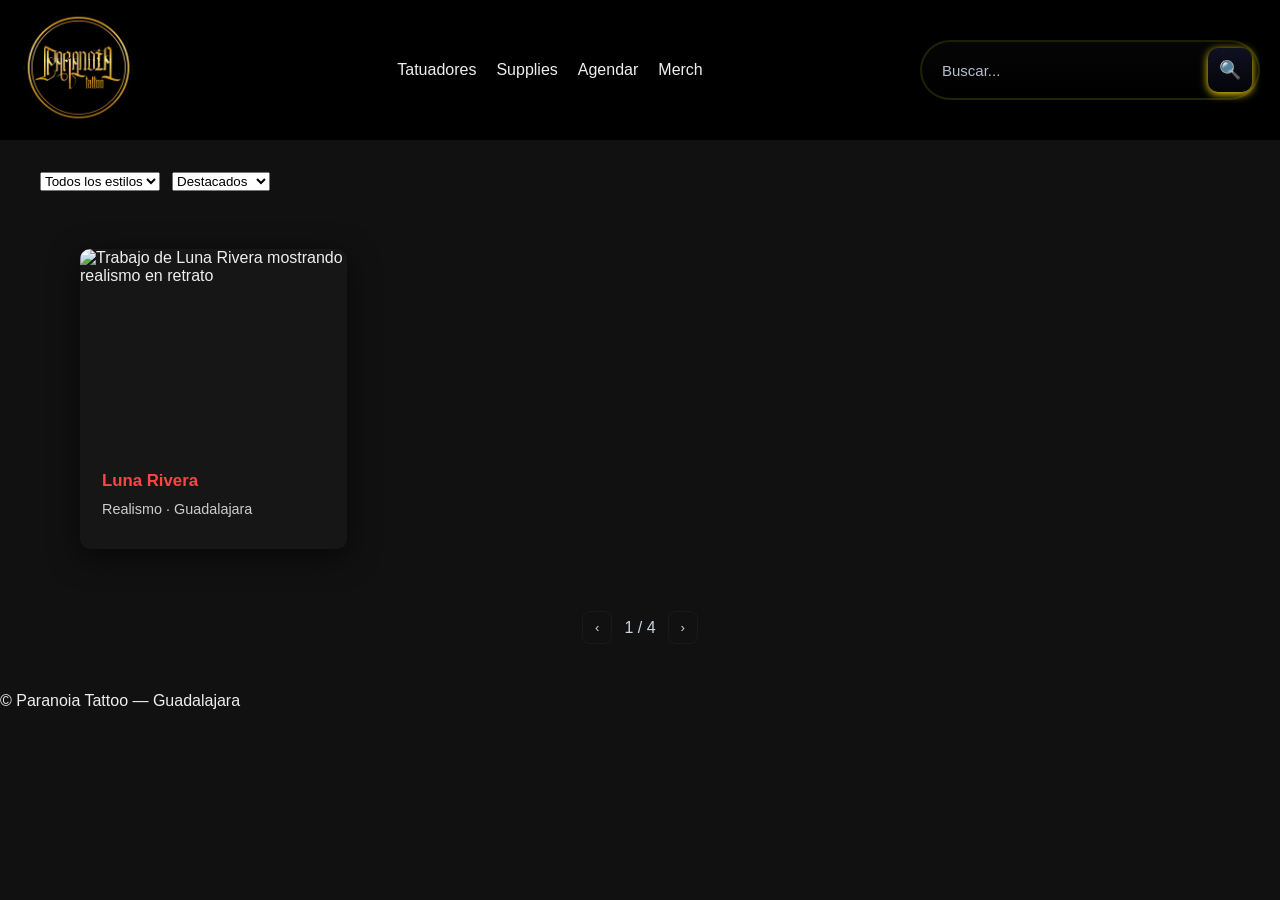
==== pages /tatuadores.html @ 796bbb31 "kok" ====
<!DOCTYPE html>
<html lang="es">
<head>
  <meta charset="utf-8">
  <meta name="viewport" content="width=device-width,initial-scale=1">
  <title>Tatuadores — Paranoia Tattoo</title>
  <link rel="stylesheet" href="../css/styles.css">
  <link rel="stylesheet" href="../css/artist.css">
</head>
<body class="dark">
<header>
  <nav class="navbar">
    <img class="logo" src="../public/img/PARANOIA.png" alt="Paranoia Logo">
    <ul class="nav-links">
      <li><a href="#tatuadores">Tatuadores</a></li>
      <li><a href="#supplies">Supplies</a></li>
      <li><a href="#citas">Agendar</a></li>
      <li><a href="#merch">Merch</a></li>
    </ul>
    <div class="search-bar">
      <input type="text" placeholder="Buscar...">
      <button>🔍</button>
    </div>
  </nav>
</header>



  <main class="artists-page">
    <section class="controls">
      <div class="filters" role="region" aria-label="Filtros de estilos">
        <label for="style-filter" class="visually-hidden">Filtrar por estilo</label>
        <select id="style-filter" aria-label="Filtrar por estilo">
          <option value="">Todos los estilos</option>
          <option value="realismo">Realismo</option>
          <option value="tradicional">Tradicional</option>
          <option value="neo-tradicional">Neo Tradicional</option>
          <option value="blackwork">Blackwork</option>
          <option value="japanese">Japanese</option>
          <option value="minimal">Minimal</option>
        </select>
      </div>

      <div class="sort" role="region" aria-label="Ordenar">
        <label for="sort-by" class="visually-hidden">Ordenar</label>
        <select id="sort-by" aria-label="Ordenar artistas">
          <option value="featured">Destacados</option>
          <option value="name-asc">Nombre A–Z</option>
          <option value="name-desc">Nombre Z–A</option>
        </select>
      </div>
    </section>

    <section id="gallery" class="gallery" aria-live="polite">
      <!-- Tarjetas generadas por JS o estáticas -->
      <!-- Ejemplo de tarjeta -->
      <article class="card" data-name="Luna Rivera" data-style="realismo" data-city="Guadalajara">
        <a class="card-link" href="tatuadores/luna-rivera.html" aria-label="Ver ficha de Luna Rivera">
          <div class="card-media">
            <img src="artists/luna-thumb.jpg" alt="Trabajo de Luna Rivera mostrando realismo en retrato">
          </div>
          <div class="card-body">
            <h3 class="card-title">Luna Rivera</h3>
            <p class="card-meta">Realismo · Guadalajara</p>
          </div>
        </a>
      </article>

      <!-- Repite tarjetas o genera con JS -->
    </section>

    <nav class="pagination" aria-label="Paginación de artistas">
      <button class="page-btn" data-page="prev" aria-label="Página anterior" disabled>‹</button>
      <div class="page-numbers" aria-hidden="true">1 / 4</div>
      <button class="page-btn" data-page="next" aria-label="Página siguiente">›</button>
    </nav>
  </main>

  <footer class="site-footer">
    <p>© Paranoia Tattoo — Guadalajara</p>
  </footer>

  <script src="../js/artist.js"></script>
</body>
</html>
---- css/styles.css ----
/* style.css */
/* Preloader */
#preloader {
  position: fixed;
  top: 0; left: 0;
  width: 100%; height: 100%;
  background: #000; /* Fondo oscuro para resaltar el logo */
  display: flex;
  flex-direction: column;
  justify-content: center;
  align-items: center;
  z-index: 9999;
  transition: opacity 1s ease;
}

.preloader-logo {
  width: 120px;
  height: auto;
  margin-bottom: 1rem;
  animation: pulse 2s infinite;
}

#preloader p {
  font-family: 'Poppins', sans-serif;
  font-size: 1rem;
  color: #d4af37; /* Dorado */
}

/* Animación de pulso */
@keyframes pulse {
  0% { transform: scale(1); opacity: 1; }
  50% { transform: scale(1.1); opacity: 0.8; }
  100% { transform: scale(1); opacity: 1; }
}







body {
  margin: 0;
  font-family: 'Arial', sans-serif;
  background: #111;
  color: #eee;
}

.navbar {
  display: flex;
  justify-content: space-between;
  align-items: center;
  background: #000;
  padding: 10px 20px;
}

.nav-links {
  list-style: none;
  display: flex;
  gap: 20px;
}

.nav-links a {
  color: #eee;
  text-decoration: none;
  transition: color 0.3s;
}

.nav-links a:hover {
  color: #ff4444;
}

.search-bar {
  display: flex;
  gap: 5px;
}

.hero {
  position: relative;
  height: 70vh;
  overflow: hidden;
}

.hero-video {
  width: 100%;
  height: 100%;
  object-fit: cover;
}

.hero-overlay {
  position: absolute;
  top: 0;
  left: 0;
  width: 100%;
  height: 100%;
  background: rgba(0,0,0,0.5);
  display: flex;
  flex-direction: column;
  justify-content: center;
  align-items: center;
  color: #fff;
}

.logo {
  width: 120px;
  height: auto;
}

.gallery {
  display: grid;
  grid-template-columns: repeat(auto-fit, minmax(250px, 1fr));
  gap: 20px;
  padding: 40px;
}

.card {
  background: #222;
  border-radius: 8px;
  overflow: hidden;
  box-shadow: 0 4px 8px rgba(0,0,0,0.5);
  transition: transform 0.3s;
}

.card:hover {
  transform: translateY(-5px);
}

.card img {
  width: 100%;
  height: 200px;
  object-fit: cover;
}

.card h3 {
  margin: 10px;
  color: #ff4444;
}

.card p {
  margin: 0 10px 20px;
  color: #ccc;
}

/* =========================
   Search bar (PARANOIA)
   ========================= */

/* Variables locales */
:root{
  --search-bg:#2f2f2f;
  --search-border:rgba(225,255,0,0.12);
  --accent:#ff4444;
  --accent-2:#6346e5;
  --text:#e6eefc;
  --muted:#bfc8d6;
  --radius:999px;
  --shadow:0 8px 30px rgba(2,6,23,0.6);
}

/* Contenedor principal (mantiene layout flex de navbar) */
.search-bar{
  display:flex;
  align-items:center;
  gap:8px;
  width:340px;
  max-width:40vw;
  min-width:180px;
  padding:6px;
  border-radius:var(--radius);
  background:linear-gradient(180deg, rgba(255,255,255,0.02), rgba(0,0,0,0.18));
  border:2px solid var(--search-border);
  box-shadow:0 6px 18px rgba(0,0,0,0.45);
  box-sizing:border-box;
  transition:box-shadow .22s ease, transform .12s ease, border-color .18s ease;
}

/* Input: ocupa el espacio disponible */
.search-bar input[type="search"],
.search-bar input[type="text"]{
  -webkit-appearance:none;
  appearance:none;
  flex:1 1 auto;
  min-width:0;
  padding:10px 14px;
  font-size:15px;
  color:var(--text);
  background:transparent;
  border:0;
  border-radius:8px;
  outline:none;
  caret-color:var(--accent-2);
  transition:width .12s ease;
}

/* Placeholder */
.search-bar input::placeholder{
  color:var(--muted);
  opacity:0.95;
}

/* Botón: círculo compacto con feedback */
.search-bar button{
  flex:0 0 auto;
  width:44px;
  height:44px;
  display:inline-grid;
  place-items:center;
  border-radius:10px;
  border:0;
  background:linear-gradient(180deg, rgba(99,102,241,0.12), rgba(99,102,241,0.04));
  color:var(--accent-2);
  font-size:18px;
  cursor:pointer;
  transition:transform .12s ease, box-shadow .18s ease, background .18s ease;
  box-shadow:0 2px 8px rgb(255, 221, 0);
}

/* Hover / active del botón */
.search-bar button:hover{ transform:translateY(-2px); box-shadow:0 10px 28px rgba(99,102,241,0.08); }
.search-bar button:active{ transform:translateY(0); }

/* Focus visible (teclado) */
.search-bar :focus-visible{
  outline:3px solid rgba(167, 201, 0, 0.14);
  outline-offset:3px;
  border-radius:8px;
}

/* Cuando el input está enfocado, resalta el contenedor */
.search-bar input:focus ~ button,
.search-bar input:focus,
.search-bar:focus-within{
  box-shadow:0 12px 40px rgba(0, 0, 0, 0.08);
  border-color:rgb(255, 230, 0);
  transform:translateY(-1px);
}

/* Sugerencias (autocompletado) - opcional en tu HTML */
.search-bar + .suggestions,
.search-bar .suggestions{
  position:absolute;
  margin-top:10px;
  left:12px;
  right:auto;
  width:calc(340px - 24px);
  max-width:40vw;
  background:#111;
  border:1px solid rgba(255,255,255,0.04);
  border-radius:10px;
  box-shadow:var(--shadow);
  list-style:none;
  padding:6px 0;
  z-index:60;
  max-height:260px;
  overflow:auto;
}

/* Ajusta si colocas la lista dentro del header con posicionamiento relativo */
header{ position:relative; }

/* Item de sugerencia */
.suggestions .suggestion-item{
  padding:10px 14px;
  font-size:14px;
  color:var(--text);
  cursor:pointer;
}
.suggestions .suggestion-item[aria-selected="true"],
.suggestions .suggestion-item:hover{
  background:rgba(99,102,241,0.08);
  color:var(--accent-2);
}

/* Modo oscuro / alternativo (ya tu sitio es oscuro; ajustes finos) */
.dark .search-bar,
body{ /* si usas clase .dark en body */ }
.search-bar{ background:linear-gradient(180deg, rgba(255,255,255,0.02), rgba(0,0,0,0.28)); }

/* Responsive: adapta ancho en pantallas pequeñas */
@media (max-width: 900px){
  .search-bar{ max-width:320px; width:48vw; }
  .search-bar + .suggestions,
  .search-bar .suggestions{ width:calc(48vw - 24px); }
}
@media (max-width: 600px){
  .search-bar{ width:100%; max-width:100%; margin-top:8px; padding:6px; }
  .search-bar input{ padding:10px 12px; font-size:15px; }
  .search-bar button{ width:40px; height:40px; font-size:16px; }
  .search-bar + .suggestions,
  .search-bar .suggestions{ left:8px; width:calc(100% - 16px); }
}


@media (max-width: 600px) {
  .navbar {
    flex-direction: row;
    justify-content: space-between;
  }

  .nav-links {
    display: none;
    flex-direction: column;
    background: #111;
    position: absolute;
    top: 60px;
    right: 20px;
    padding: 10px;
    border-radius: 8px;
  }

  .navbar.active .nav-links {
    display: flex;
  }

  .search-bar {
    width: 100%;
    margin-top: 10px;
  }
}
---- css/artist.css ----
/* fragmento para añadir a styles.css */
.artists-page{ padding:32px; max-width:1200px; margin:0 auto; }
.controls{ display:flex; gap:12px; align-items:center; margin-bottom:18px; flex-wrap:wrap; }
.visually-hidden{ position:absolute !important; height:1px; width:1px; overflow:hidden; clip:rect(1px,1px,1px,1px); white-space:nowrap; }
.gallery{ display:grid; grid-template-columns:repeat(auto-fill,minmax(240px,1fr)); gap:18px; }
.card{ background:#161616; border-radius:10px; overflow:hidden; box-shadow:0 8px 30px rgba(0,0,0,0.6); transition:transform .18s, box-shadow .18s; }
.card:hover{ transform:translateY(-6px); box-shadow:0 18px 50px rgba(0,0,0,0.7); }
.card-link{ color:inherit; text-decoration:none; display:block; height:100%; }
.card-media img{ width:100%; height:200px; object-fit:cover; display:block; }
.card-body{ padding:12px; }
.card-title{ margin:0 0 6px; color:#ff4444; font-size:1.05rem; }
.card-meta{ margin:0; color:#bfc8d6; font-size:.9rem; }
.pagination{ display:flex; justify-content:center; gap:12px; align-items:center; margin-top:22px; color:#cbd5e1; }
.page-btn{ background:transparent; border:1px solid rgba(255,255,255,0.04); color:inherit; padding:8px 12px; border-radius:8px; cursor:pointer; }
@media (max-width:600px){ .card-media img{ height:150px; } .controls{ gap:8px; } }
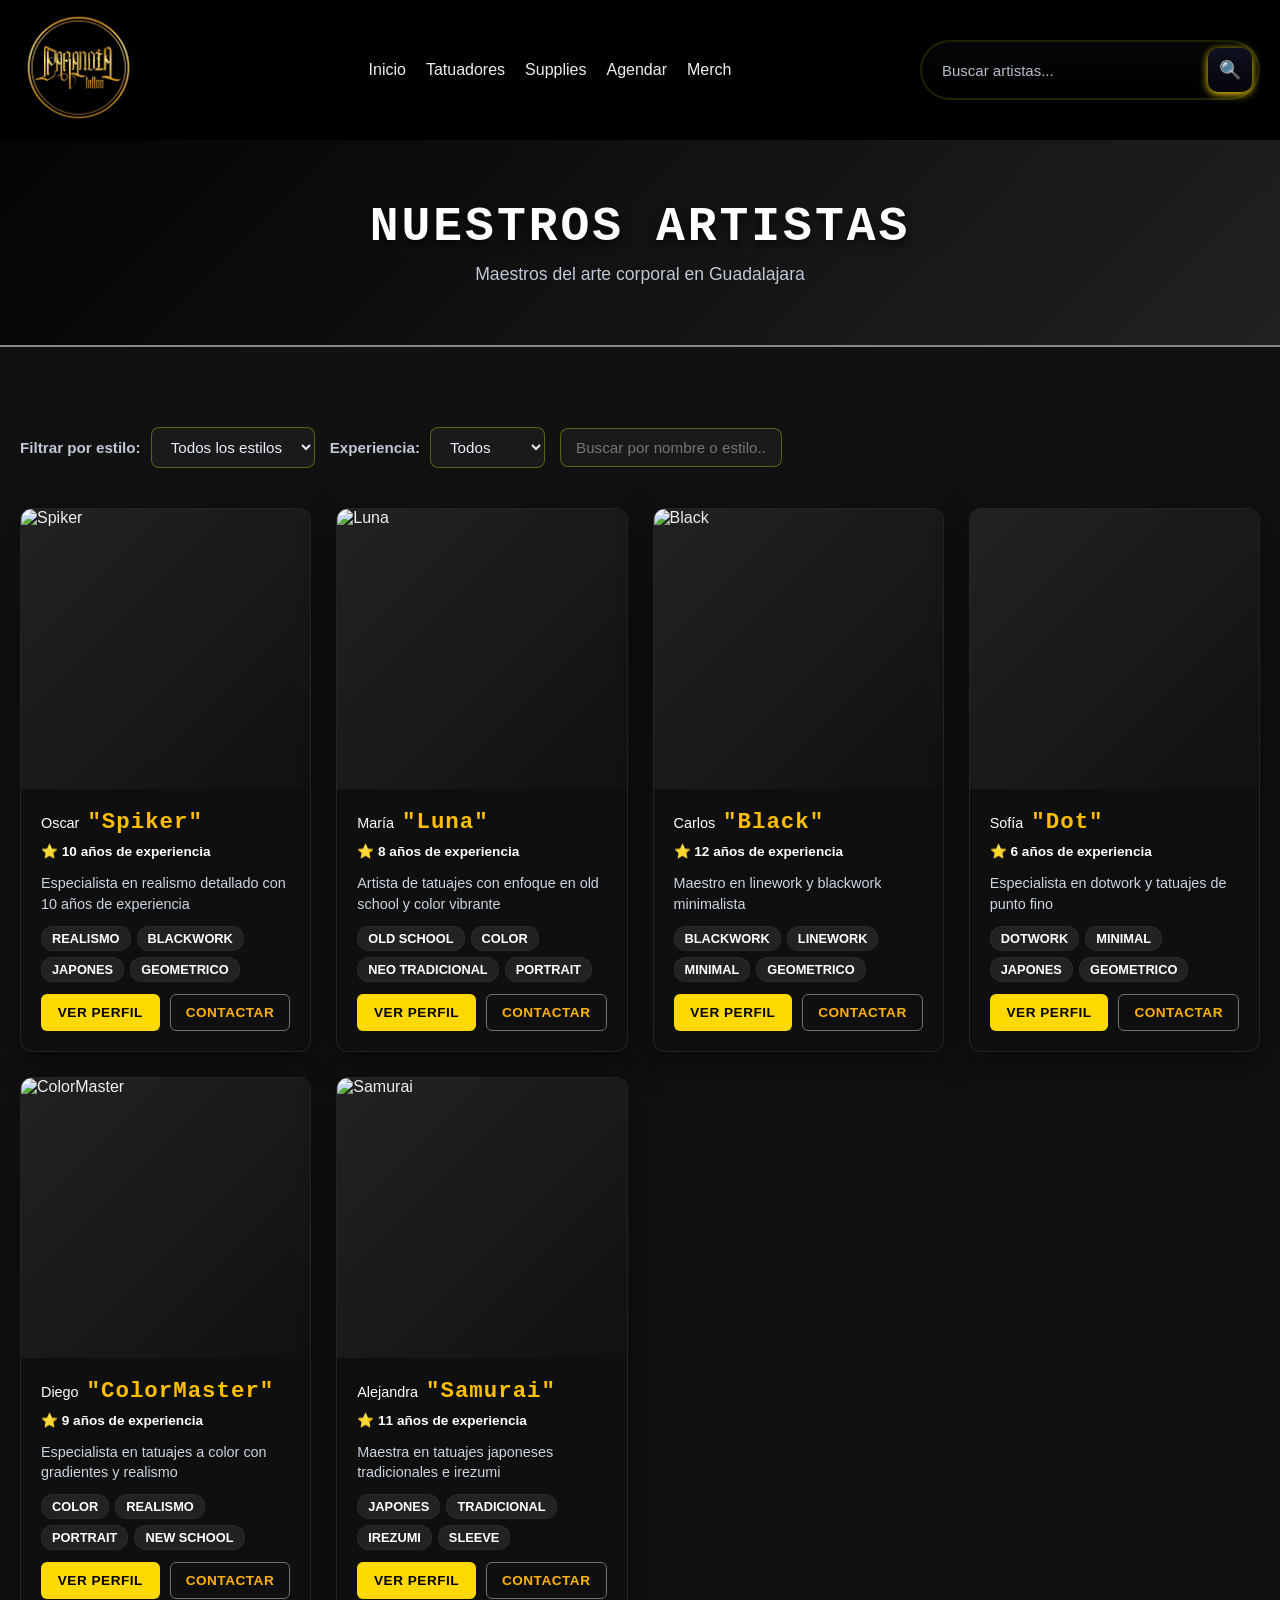
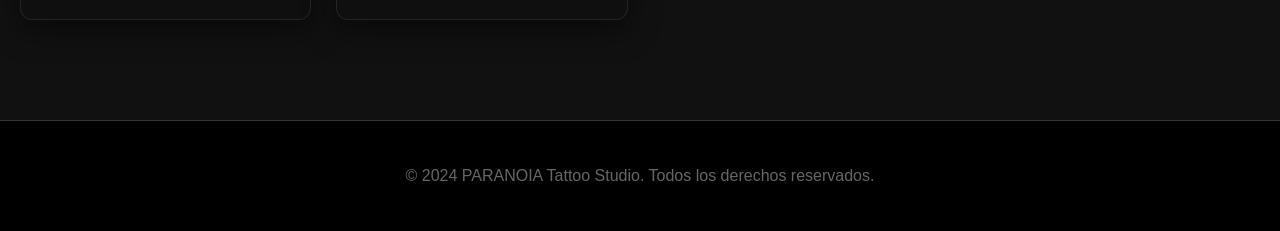
==== commit d8cf52c0: "artistGallery" ====
--- a/pages /tatuadores.html
+++ b/pages /tatuadores.html
@@ -1,85 +1,102 @@
 <!DOCTYPE html>
 <html lang="es">
 <head>
-  <meta charset="utf-8">
-  <meta name="viewport" content="width=device-width,initial-scale=1">
-  <title>Tatuadores — Paranoia Tattoo</title>
+  <meta charset="UTF-8">
+  <meta name="viewport" content="width=device-width, initial-scale=1.0">
+  <title>Tatuadores - PARANOIA</title>
   <link rel="stylesheet" href="../css/styles.css">
   <link rel="stylesheet" href="../css/artist.css">
+  <link rel="stylesheet" href="../css/artistGallery.css">
 </head>
-<body class="dark">
-<header>
-  <nav class="navbar">
-    <img class="logo" src="../public/img/PARANOIA.png" alt="Paranoia Logo">
-    <ul class="nav-links">
-      <li><a href="#tatuadores">Tatuadores</a></li>
-      <li><a href="#supplies">Supplies</a></li>
-      <li><a href="#citas">Agendar</a></li>
-      <li><a href="#merch">Merch</a></li>
-    </ul>
-    <div class="search-bar">
-      <input type="text" placeholder="Buscar...">
-      <button>🔍</button>
-    </div>
-  </nav>
-</header>
+<body>
+  <!-- Preloader -->
+  <div id="preloader">
+    <img src="../public/img/PARANOIA.png" alt="Paranoia Tattoo Logo" class="preloader-logo">
+    <p>Cargando...</p>
+  </div>
 
+  <!-- Header/Nav -->
+  <header>
+    <nav class="navbar">
+      <img class="logo" src="../public/img/PARANOIA.png" alt="Paranoia Logo">
+      <ul class="nav-links">
+        <li><a href="../index.html">Inicio</a></li>
+        <li><a href="./tatuadores.html" class="active">Tatuadores</a></li>
+        <li><a href="./supplies.html">Supplies</a></li>
+        <li><a href="./agenda.html">Agendar</a></li>
+        <li><a href="./merch.html">Merch</a></li>
+      </ul>
+      <div class="search-bar">
+        <input type="text" placeholder="Buscar artistas..." id="global-search">
+        <button>🔍</button>
+      </div>
+    </nav>
+  </header>
 
+  <!-- Hero Section -->
+  <section class="artists-hero">
+    <h1> Nuestros Artistas</h1>
+    <p>Maestros del arte corporal en Guadalajara</p>
+  </section>
 
+  <!-- Contenido Principal -->
   <main class="artists-page">
-    <section class="controls">
-      <div class="filters" role="region" aria-label="Filtros de estilos">
-        <label for="style-filter" class="visually-hidden">Filtrar por estilo</label>
-        <select id="style-filter" aria-label="Filtrar por estilo">
+    <!-- Controles de filtro -->
+    <div class="artist-controls">
+      <div class="filter-group">
+        <label for="style-filter">Filtrar por estilo:</label>
+        <select id="style-filter" class="filter-select">
           <option value="">Todos los estilos</option>
           <option value="realismo">Realismo</option>
-          <option value="tradicional">Tradicional</option>
-          <option value="neo-tradicional">Neo Tradicional</option>
           <option value="blackwork">Blackwork</option>
-          <option value="japanese">Japanese</option>
+          <option value="japones">Japonés</option>
+          <option value="geometrico">Geométrico</option>
+          <option value="old school">Old School</option>
+          <option value="color">Color</option>
+          <option value="neo tradicional">Neo Tradicional</option>
+          <option value="portrait">Portrait</option>
+          <option value="linework">Linework</option>
+          <option value="dotwork">Dotwork</option>
           <option value="minimal">Minimal</option>
+          <option value="new school">New School</option>
+          <option value="irezumi">Irezumi</option>
         </select>
       </div>
 
-      <div class="sort" role="region" aria-label="Ordenar">
-        <label for="sort-by" class="visually-hidden">Ordenar</label>
-        <select id="sort-by" aria-label="Ordenar artistas">
-          <option value="featured">Destacados</option>
-          <option value="name-asc">Nombre A–Z</option>
-          <option value="name-desc">Nombre Z–A</option>
+      <div class="filter-group">
+        <label for="experience-filter">Experiencia:</label>
+        <select id="experience-filter" class="filter-select">
+          <option value="">Todos</option>
+          <option value="5">5+ años</option>
+          <option value="10">10+ años</option>
+          <option value="15">15+ años</option>
         </select>
       </div>
-    </section>
 
-    <section id="gallery" class="gallery" aria-live="polite">
-      <!-- Tarjetas generadas por JS o estáticas -->
-      <!-- Ejemplo de tarjeta -->
-      <article class="card" data-name="Luna Rivera" data-style="realismo" data-city="Guadalajara">
-        <a class="card-link" href="tatuadores/luna-rivera.html" aria-label="Ver ficha de Luna Rivera">
-          <div class="card-media">
-            <img src="artists/luna-thumb.jpg" alt="Trabajo de Luna Rivera mostrando realismo en retrato">
-          </div>
-          <div class="card-body">
-            <h3 class="card-title">Luna Rivera</h3>
-            <p class="card-meta">Realismo · Guadalajara</p>
-          </div>
-        </a>
-      </article>
+      <div class="filter-group" style="flex: 1; min-width: 200px;">
+        <input type="text" id="artist-search" class="artist-search" placeholder="Buscar por nombre o estilo...">
+      </div>
+    </div>
 
-      <!-- Repite tarjetas o genera con JS -->
-    </section>
+    <!-- Galería de artistas -->
+    <div class="artists-gallery" id="artists-gallery">
+      <!-- Cargado dinámicamente por JavaScript -->
+    </div>
 
-    <nav class="pagination" aria-label="Paginación de artistas">
-      <button class="page-btn" data-page="prev" aria-label="Página anterior" disabled>‹</button>
-      <div class="page-numbers" aria-hidden="true">1 / 4</div>
-      <button class="page-btn" data-page="next" aria-label="Página siguiente">›</button>
-    </nav>
+    <!-- Mensaje sin resultados -->
+    <div class="no-results" id="no-results" style="display: none;">
+      <p>😢 No encontramos artistas con esos criterios</p>
+      <p style="font-size: 0.95rem; color: #999;">Intenta con otros filtros o estilos</p>
+    </div>
   </main>
 
-  <footer class="site-footer">
-    <p>© Paranoia Tattoo — Guadalajara</p>
+  <!-- Footer -->
+  <footer style="background: #000; padding: 30px 20px; text-align: center; color: #666; margin-top: 60px; border-top: 1px solid #333;">
+    <p>&copy; 2024 PARANOIA Tattoo Studio. Todos los derechos reservados.</p>
   </footer>
 
-  <script src="../js/artist.js"></script>
+  <!-- Scripts -->
+  <script src="../js/preloader.js"></script>
+  <script src="../js/artists.js"></script>
 </body>
 </html>
--- a/css/artistGallery.css
+++ b/css/artistGallery.css
@@ -0,0 +1,310 @@
+
+    /* Estilos adicionales para la página de artistas */
+    .artists-hero {
+      background: linear-gradient(135deg, rgba(0,0,0,0.8), rgba(173, 173, 173, 0.1));
+      padding: 60px 20px;
+      text-align: center;
+      border-bottom: 2px solid #888888;
+      margin-bottom: 40px;
+    }
+
+    .artists-hero h1 {
+      font-size: 3rem;
+      margin: 0;
+      color: #fff;
+      font-family: 'Courier New', monospace;
+      text-transform: uppercase;
+      letter-spacing: 3px;
+      text-shadow: 0 4px 8px rgba(0,0,0,0.7);
+    }
+
+    .artists-hero p {
+      color: #bfc8d6;
+      margin: 10px 0 0;
+      font-size: 1.1rem;
+    }
+
+    .artists-page {
+      padding: 40px 20px;
+      max-width: 1400px;
+      margin: 0 auto;
+    }
+
+    /* Controles de filtro */
+    .artist-controls {
+      display: flex;
+      gap: 15px;
+      margin-bottom: 40px;
+      flex-wrap: wrap;
+      align-items: center;
+      justify-content: center;
+    }
+
+    .filter-group {
+      display: flex;
+      align-items: center;
+      gap: 10px;
+    }
+
+    .filter-group label {
+      color: #bfc8d6;
+      font-weight: 600;
+      font-size: 0.95rem;
+    }
+
+    .filter-select, .artist-search {
+      background: #1a1a1a;
+      border: 1px solid rgba(255, 251, 0, 0.3);
+      color: #e6eefc;
+      padding: 10px 15px;
+      border-radius: 8px;
+      font-size: 0.95rem;
+      cursor: pointer;
+      transition: all 0.3s ease;
+    }
+
+    .filter-select:hover, .filter-select:focus,
+    .artist-search:hover, .artist-search:focus {
+      border-color: #0b0825;
+      background: #222;
+      outline: none;
+      box-shadow: 0 0 12px rgba(147, 147, 147, 0.2);
+    }
+
+    .filter-select option {
+      background: #111;
+      color: #e6eefc;
+    }
+
+    /* Galería de artistas */
+    .artists-gallery {
+      display: grid;
+      grid-template-columns: repeat(auto-fill, minmax(280px, 1fr));
+      gap: 25px;
+      margin-top: 30px;
+    }
+
+    .artist-card {
+      background: #0f0f0f;
+      border: 1px solid rgba(123, 123, 123, 0.2);
+      border-radius: 12px;
+      overflow: hidden;
+      transition: all 0.35s cubic-bezier(0.25, 0.46, 0.45, 0.94);
+      box-shadow: 0 10px 30px rgba(0,0,0,0.5);
+      cursor: pointer;
+      position: relative;
+    }
+
+    .artist-card:hover {
+      transform: translateY(-12px) scale(1.02);
+      border-color: #858585;
+      box-shadow: 0 20px 50px rgba(138, 138, 138, 0.3), 0 0 40px rgba(255,68,68,0.1);
+    }
+
+    .artist-image-container {
+      position: relative;
+      overflow: hidden;
+      height: 280px;
+      background: linear-gradient(135deg, #222, #111);
+    }
+
+    .artist-image {
+      width: 100%;
+      height: 100%;
+      object-fit: cover;
+      transition: transform 0.4s ease;
+    }
+
+    .artist-card:hover .artist-image {
+      transform: scale(1.08);
+    }
+
+    .artist-overlay {
+      position: absolute;
+      top: 0;
+      left: 0;
+      right: 0;
+      bottom: 0;
+      background: linear-gradient(180deg, transparent 0%, rgba(0,0,0,0.9) 100%);
+      display: flex;
+      align-items: flex-end;
+      padding: 20px;
+      opacity: 0;
+      transition: opacity 0.4s ease;
+    }
+
+    .artist-card:hover .artist-overlay {
+      opacity: 1;
+    }
+
+    .artist-overlay-content {
+      width: 100%;
+    }
+
+    .artist-card-info {
+      padding: 20px;
+    }
+
+    .artist-name {
+      display: flex;
+      gap: 8px;
+      align-items: baseline;
+      margin-bottom: 8px;
+    }
+
+    .artist-real-name {
+      color: #ffffff;
+      font-size: 0.9rem;
+      font-weight: 500;
+    }
+
+    .artist-art-name {
+      color: #ffbf00;
+      font-size: 1.4rem;
+      font-weight: 700;
+      font-family: 'Courier New', monospace;
+      letter-spacing: 1px;
+    }
+
+    .artist-experience {
+      color: #ffffff;
+      font-size: 0.85rem;
+      font-weight: 600;
+      margin-bottom: 10px;
+    }
+
+    .artist-bio {
+      color: #cbd5e1;
+      font-size: 0.9rem;
+      line-height: 1.4;
+      margin-bottom: 12px;
+    }
+
+    .artist-styles {
+      display: flex;
+      flex-wrap: wrap;
+      gap: 6px;
+      margin-bottom: 12px;
+    }
+
+    .style-tag {
+      background: rgba(148, 148, 148, 0.15);
+      border: 1px solid rgba(57, 57, 57, 0.4);
+      color: #ffffff;
+      padding: 4px 10px;
+      border-radius: 12px;
+      font-size: 0.8rem;
+      font-weight: 600;
+      text-transform: uppercase;
+      transition: all 0.2s ease;
+    }
+
+    .style-tag:hover {
+      background: rgba(255,68,68,0.3);
+      border-color: #646464;
+    }
+
+    .artist-actions {
+      display: flex;
+      gap: 10px;
+      margin-top: 12px;
+    }
+
+    .artist-btn {
+      flex: 1;
+      padding: 10px;
+      border: none;
+      border-radius: 6px;
+      font-size: 0.85rem;
+      font-weight: 600;
+      cursor: pointer;
+      transition: all 0.3s ease;
+      text-transform: uppercase;
+      letter-spacing: 0.5px;
+    }
+
+    .btn-profile {
+      background: #ffd901;
+      color: #000;
+    }
+
+    .btn-profile:hover {
+      background: #e5ff00;
+      transform: translateY(-2px);
+      box-shadow: 0 8px 20px rgba(255,68,68,0.3);
+    }
+
+    .btn-contact {
+      background: transparent;
+      border: 1px solid #6f6f6f;
+      color: #ffb300;
+    }
+
+    .btn-contact:hover {
+      background: rgba(99,102,241,0.1);
+      border-color: #454545;
+    }
+
+    /* Estados vacíos */
+    .no-results {
+      text-align: center;
+      padding: 60px 20px;
+      color: #bfc8d6;
+    }
+
+    .no-results p {
+      font-size: 1.2rem;
+      margin: 10px 0;
+    }
+
+    /* Responsive */
+    @media (max-width: 768px) {
+      .artists-hero h1 {
+        font-size: 2rem;
+        letter-spacing: 2px;
+      }
+
+      .artists-gallery {
+        grid-template-columns: repeat(auto-fill, minmax(220px, 1fr));
+        gap: 15px;
+      }
+
+      .artist-image-container {
+        height: 200px;
+      }
+
+      .artist-control {
+        width: 100%;
+      }
+
+      .artist-controls {
+        flex-direction: column;
+      }
+
+      .filter-select, .artist-search {
+        width: 100%;
+      }
+    }
+
+    /* Animación de carga */
+    @keyframes fadeIn {
+      from {
+        opacity: 0;
+        transform: translateY(20px);
+      }
+      to {
+        opacity: 1;
+        transform: translateY(0);
+      }
+    }
+
+    .artist-card {
+      animation: fadeIn 0.5s ease-out backwards;
+    }
+
+    .artist-card:nth-child(1) { animation-delay: 0.1s; }
+    .artist-card:nth-child(2) { animation-delay: 0.2s; }
+    .artist-card:nth-child(3) { animation-delay: 0.3s; }
+    .artist-card:nth-child(4) { animation-delay: 0.4s; }
+    .artist-card:nth-child(5) { animation-delay: 0.5s; }
+    .artist-card:nth-child(6) { animation-delay: 0.6s; }
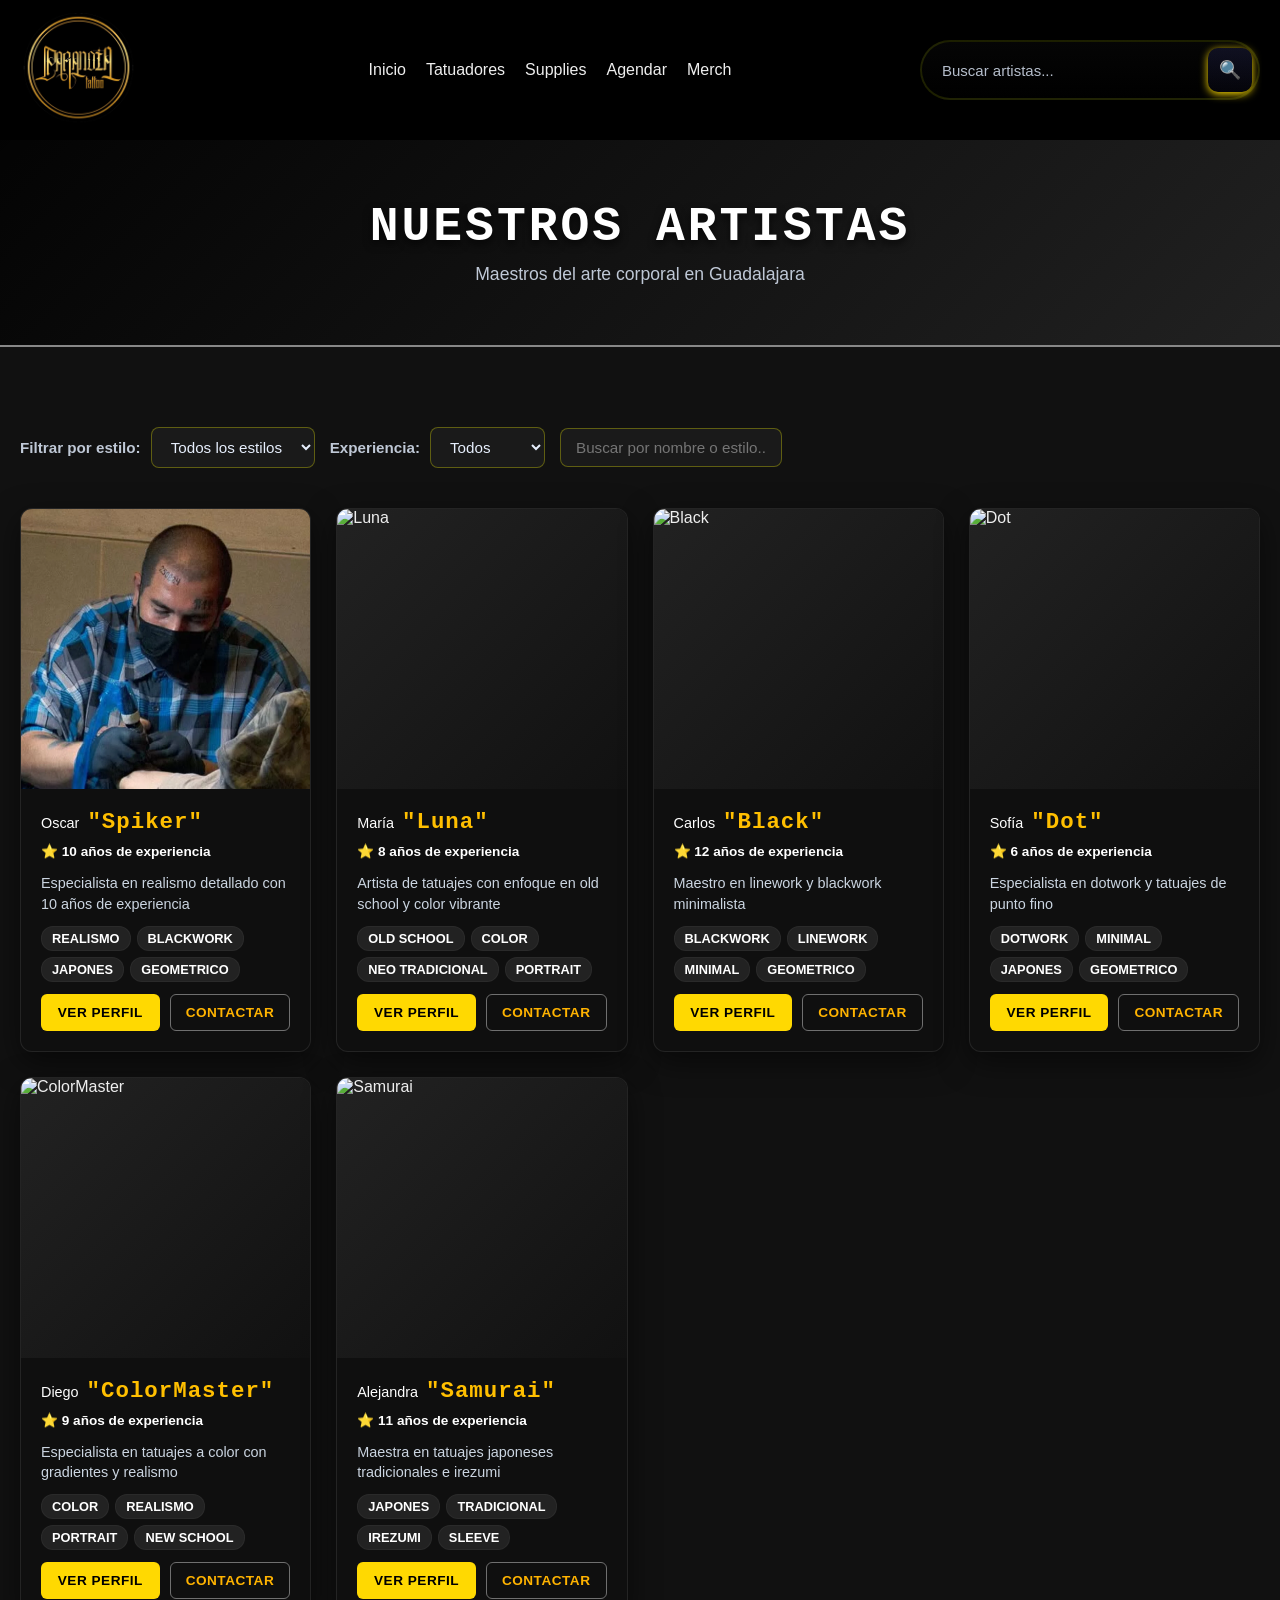
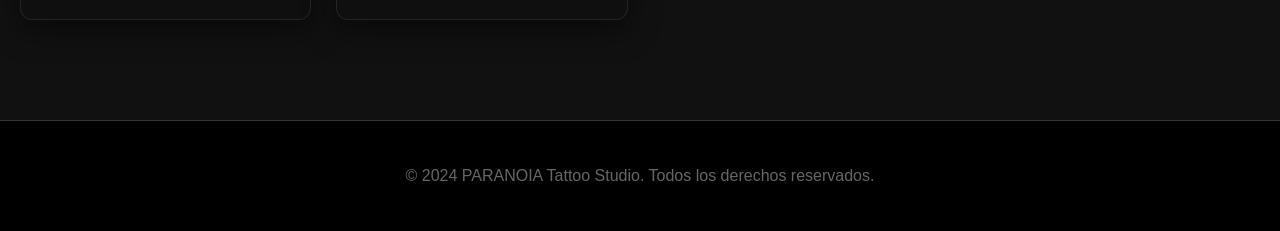
==== commit ca5c0858: "29 de mayo" ====
--- a/pages /tatuadores.html
+++ b/pages /tatuadores.html
@@ -11,14 +11,14 @@
 <body>
   <!-- Preloader -->
   <div id="preloader">
-    <img src="../public/img/PARANOIA.png" alt="Paranoia Tattoo Logo" class="preloader-logo">
+    <img src="../public/img/paranoia_logo.webp" alt="Paranoia Tattoo Logo" class="preloader-logo">
     <p>Cargando...</p>
   </div>
 
   <!-- Header/Nav -->
   <header>
     <nav class="navbar">
-      <img class="logo" src="../public/img/PARANOIA.png" alt="Paranoia Logo">
+      <img class="logo" src="../public/img/paranoia_logo.webp" alt="Paranoia Logo">
       <ul class="nav-links">
         <li><a href="../index.html">Inicio</a></li>
         <li><a href="./tatuadores.html" class="active">Tatuadores</a></li>
